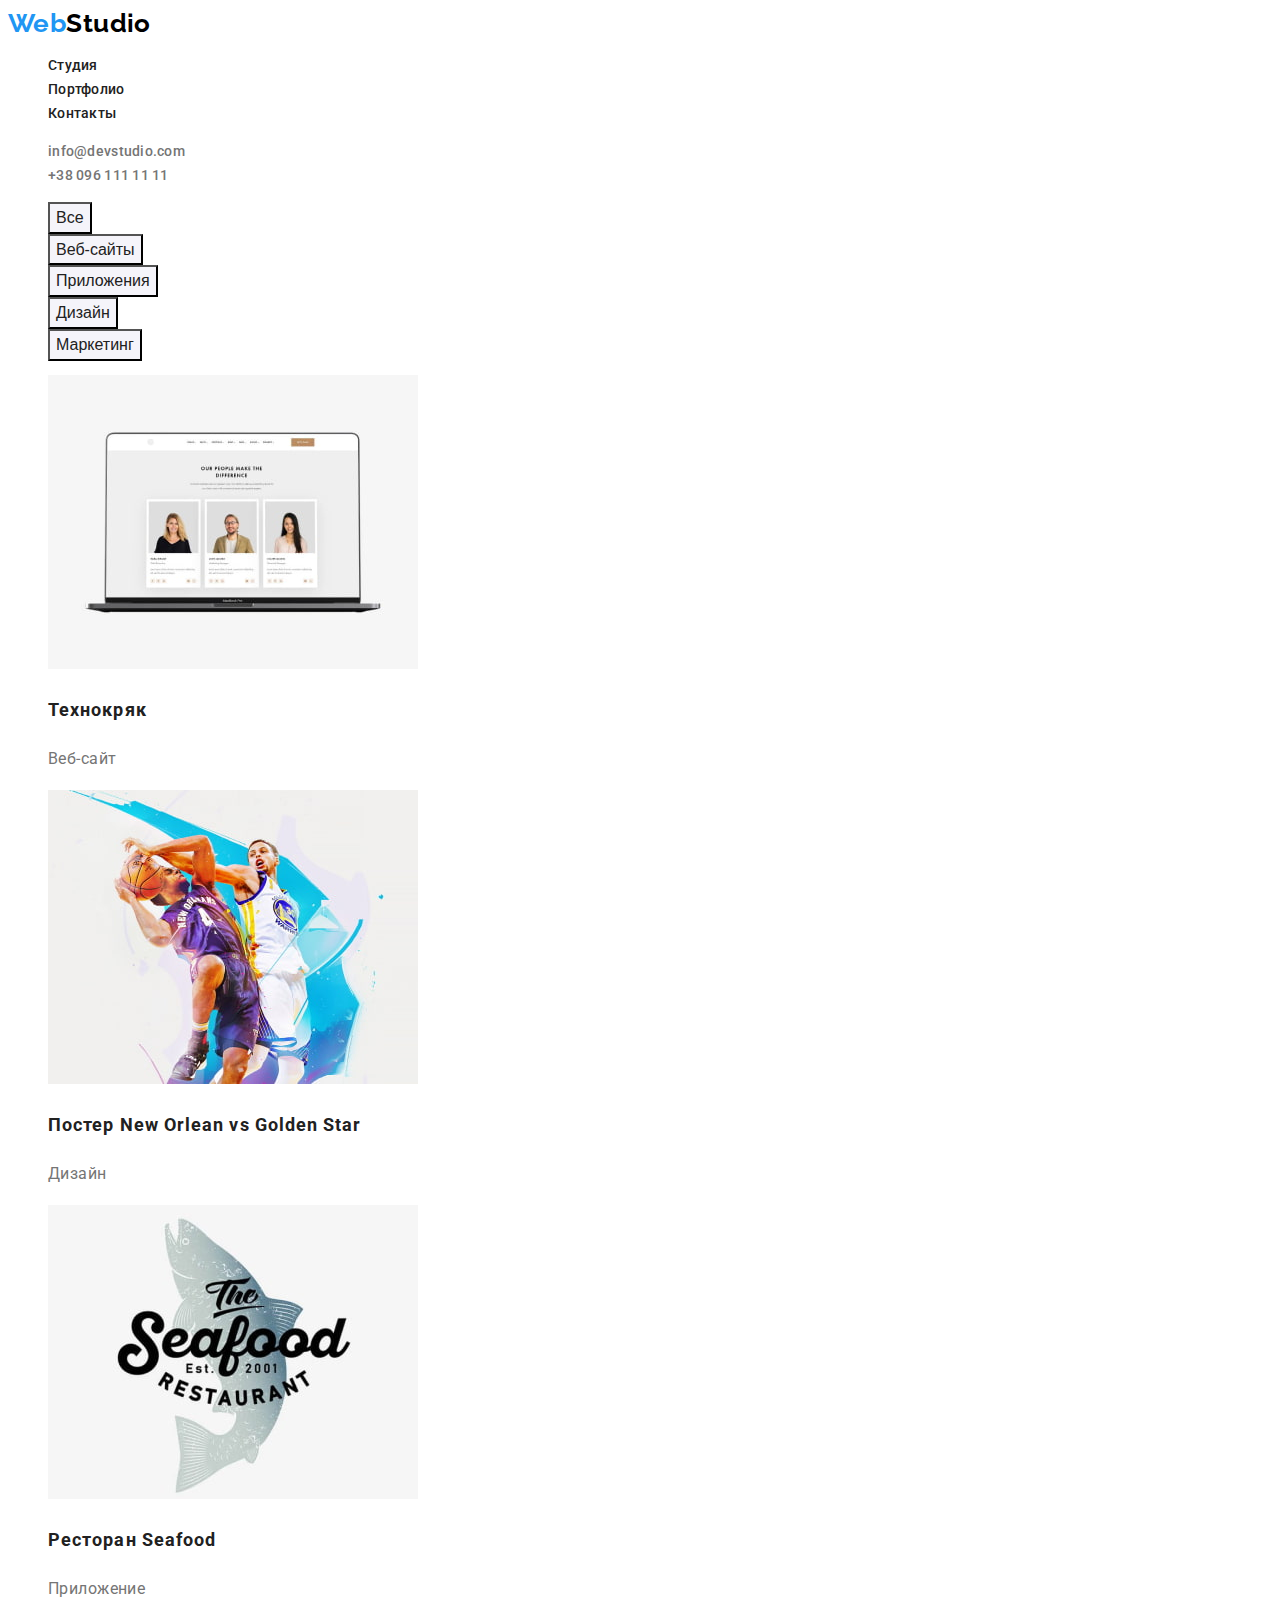
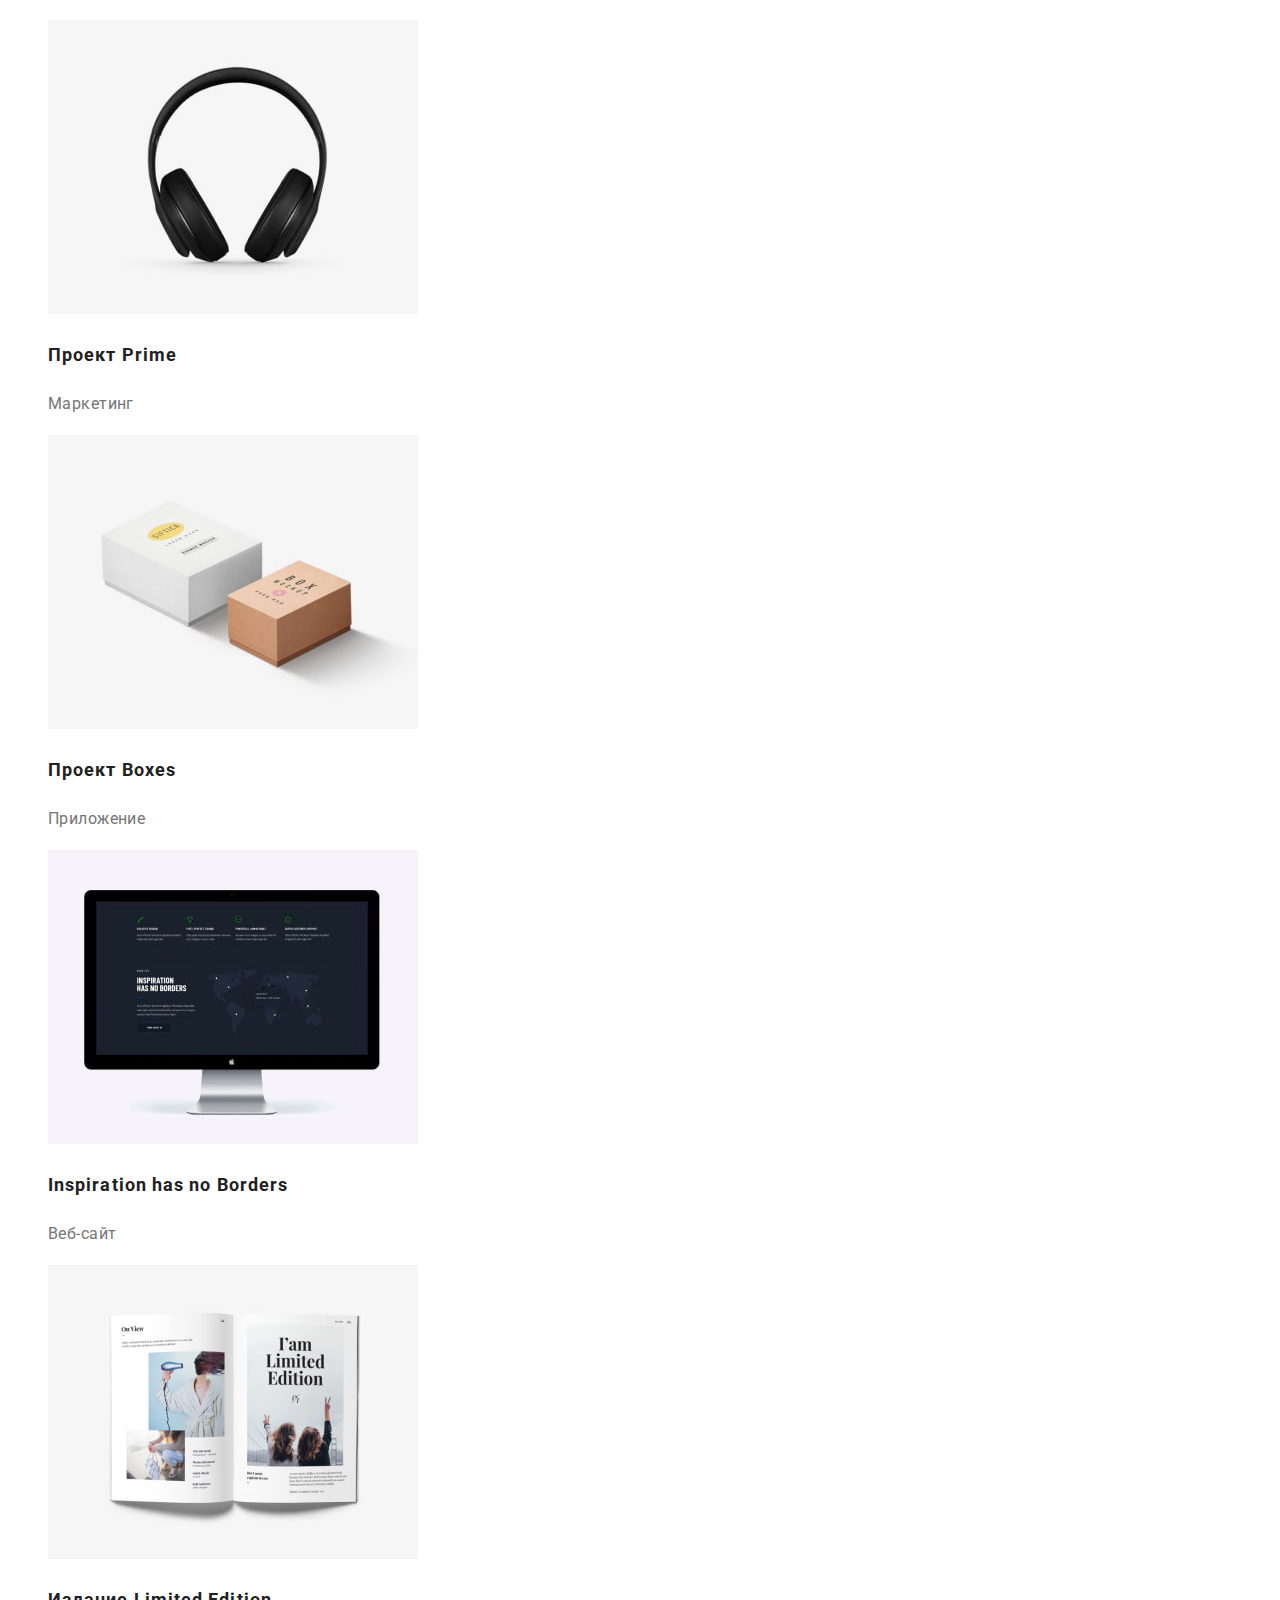
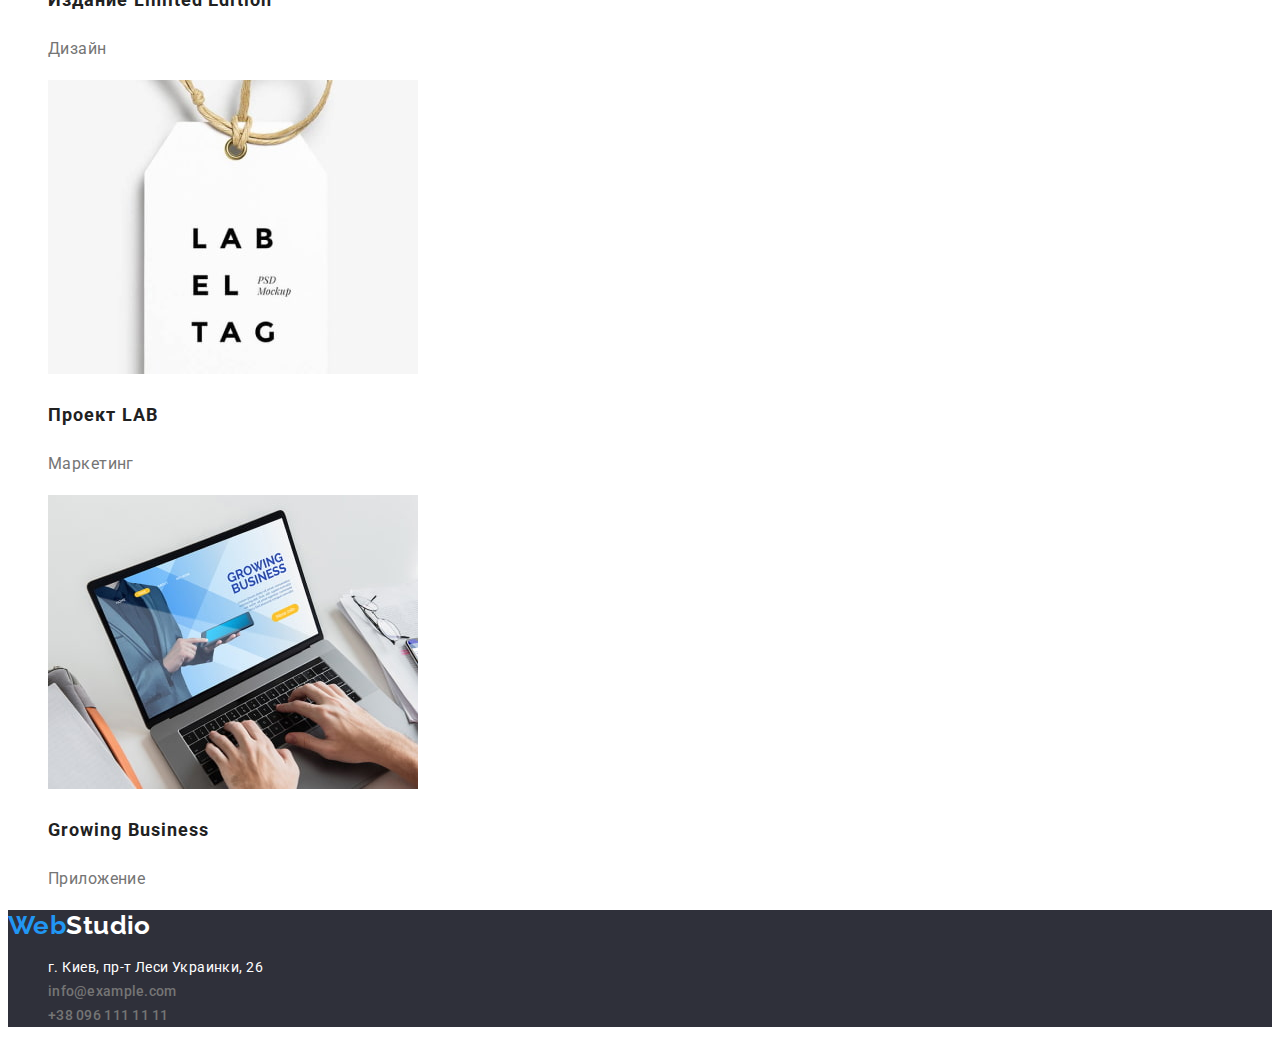
==== portfolio.html @ 861cce45 "Initial commit" ====
<!DOCTYPE html>
<html lang="ru">
  <head>
    <meta charset="UTF-8" />
    <meta http-equiv="X-UA-Compatible" content="IE=edge" />
    <meta name="viewport" content="width=device-width, initial-scale=1.0" />
    <link
      href="https://fonts.googleapis.com/css2?family=Raleway:wght@700&family=Roboto:wght@400;500;700;900&display=swap"
      rel="stylesheet"
    />
    <link rel="stylesheet" href="./css/style.css" />
    <title>WebStudio-Portfolio</title>
  </head>
  <body>
    <header>
      <nav>
        <a class="logo" href="./index.html">Web<span class="logo-color">Studio</span></a>

        <ul>
          <li><a class="nav-head" href="./index.html">Студия</a></li>
          <li><a class="nav-head" href="./portfolio.html">Портфолио</a></li>
          <li><a class="nav-head" href="">Контакты</a></li>
        </ul>
      </nav>
      <address>
        <ul>
          <li><a class="address" href="mailto:info@devstudio.com">info@devstudio.com</a></li>
          <li><a class="address" href="tel:+380961111111">+38 096 111 11 11</a></li>
        </ul>
      </address>
    </header>
    <main class="main-portfolio">
      <section>
        <h1 class="unvis-title" lang="en">Portfolio</h1>
        <div class="buttons">
          <ul>
            <li><button class="portfolio-buttons" type="button">Все</button></li>
            <li><button class="portfolio-buttons" type="button">Веб-сайты</button></li>
            <li><button class="portfolio-buttons" type="button">Приложения</button></li>
            <li><button class="portfolio-buttons" type="button">Дизайн</button></li>
            <li><button class="portfolio-buttons" type="button">Маркетинг</button></li>
          </ul>
        </div>
        <ul class="portfolio-expamles">
          <li>
            <a class="main-portfolio-links" href="">
              <img
                src="./img/portfolio-exapmles/img-1.jpg"
                alt="пример работы 1"
                width="370"
                height="294"
              />
              <h2 class="portfolio-name-project">Технокряк</h2>
              <p class="portfolio-what-project">Веб-сайт</p>
            </a>
          </li>
          <li>
            <a class="main-portfolio-links" href="">
              <img
                src="./img/portfolio-exapmles/img-2.jpg"
                alt="пример работы 2"
                width="370"
                height="294"
              />
              <h2 class="portfolio-name-project">Постер New Orlean vs Golden Star</h2>
              <p class="portfolio-what-project">Дизайн</p>
            </a>
          </li>
          <li>
            <a class="main-portfolio-links" href="">
              <img
                src="./img/portfolio-exapmles/img-3.jpg"
                alt="пример работы 3"
                width="370"
                height="294"
              />
              <h2 class="portfolio-name-project">Ресторан Seafood</h2>
              <p class="portfolio-what-project">Приложение</p>
            </a>
          </li>
          <li>
            <a class="main-portfolio-links" href="">
              <img
                src="./img/portfolio-exapmles/img-4.jpg"
                alt="пример работы 4"
                width="370"
                height="294"
              />
              <h2 class="portfolio-name-project">Проект Prime</h2>
              <p class="portfolio-what-project">Маркетинг</p>
            </a>
          </li>
          <li>
            <a class="main-portfolio-links" href="">
              <img
                src="./img/portfolio-exapmles/img-5.jpg"
                alt="пример работы 5"
                width="370"
                height="294"
              />
              <h2 class="portfolio-name-project">Проект Boxes</h2>
              <p class="portfolio-what-project">Приложение</p>
            </a>
          </li>
          <li>
            <a class="main-portfolio-links" href="">
              <img
                src="./img/portfolio-exapmles/img-6.jpg"
                alt="пример работы 6"
                width="370"
                height="294"
              />
              <h2 class="portfolio-name-project">Inspiration has no Borders</h2>
              <p class="portfolio-what-project">Веб-сайт</p>
            </a>
          </li>
          <li>
            <a class="main-portfolio-links" href="">
              <img
                src="./img/portfolio-exapmles/img-7.jpg"
                alt="пример работы 7"
                width="370"
                height="294"
              />
              <h2 class="portfolio-name-project">Издание Limited Edition</h2>
              <p class="portfolio-what-project">Дизайн</p>
            </a>
          </li>
          <li>
            <a class="main-portfolio-links" href="">
              <img
                src="./img/portfolio-exapmles/img-8.jpg"
                alt="пример работы 8"
                width="370"
                height="294"
              />
              <h2 class="portfolio-name-project">Проект LAB</h2>
              <p class="portfolio-what-project">Маркетинг</p>
            </a>
          </li>
          <li>
            <a class="main-portfolio-links" href="">
              <img
                src="./img/portfolio-exapmles/img-9.jpg"
                alt="пример работы 9"
                width="370"
                height="294"
              />
              <h2 class="portfolio-name-project">Growing Business</h2>
              <p class="portfolio-what-project">Приложение</p>
            </a>
          </li>
        </ul>
      </section>
    </main>

    <footer class="footer">
      <a class="logo" href="./index.html">Web<span class="logo-color-footer">Studio</span></a>
      <address>
        <ul>
          <li>
            <a
              class="address-map"
              href="https://bit.ly/3pXMvUd"
              target="_blank"
              rel="noopener noreferrer"
              >г. Киев, пр-т Леси Украинки, 26</a
            >
          </li>
          <li>
            <a class="address" href="mailto:info@devstudio.com">info@example.com</a>
          </li>
          <li>
            <a class="address" href="tel:+380961111111">+38 096 111 11 11</a>
          </li>
        </ul>
      </address>
    </footer>
  </body>
</html>
---- css/style.css ----
:root{
    --primary-text-color: #757575;
    --title-color:#212121;
    --accent-color: #2196F3;
    --logo-color: #000000;
    --sec-hero-bgc:#2F303A;
    --body-bgc: #FFFFFF;
    --our-team-bgc: #F5F4FA;
    --footer-contacts:rgba(255, 255, 255, 0.6);
    --header-bgc:#ECECEC;

}
ul{
    list-style: none;
}
body {
    background-color: var(--body-bgc);
    color:var(--primary-text-color) ;

    font-family: Roboto,sans-serif;
    font-size: 14px;
    line-height: 1.71;
    letter-spacing: 0.03em;
    
}

/* -------- index ---------- */

/* header */


.logo{
    color:  var(--accent-color);

    text-decoration: none;

    font-family: Raleway;
    font-weight: 700;
    font-size: 26px;
    line-height: 1.17;
  
}
.logo-color{
 color: var(--logo-color);
}

.nav-head{
    font-weight: 500;
    font-size: 14px;
    line-height: 1.14;
    letter-spacing: 0.02em;

    color: var(--title-color);
    text-decoration: none;
}

.nav-head:hover, 
.nav-head:focus{
   color: var(--accent-color);
}


.address{
    color: var(--primary-text-color);
    text-decoration: none;

    font-weight: 500;
    font-size: 14px;
    line-height: 1.14;
    letter-spacing: 0.02em;
    font-style: normal;
    
}


.address:hover,
.address:focus{
    color: var(--accent-color);
}
.address:visited{
    color: var(--primary-text-color);

}


/* main */
/* sec hero */

.section-hero{
    background-color: var(--sec-hero-bgc);
    color:var(--body-bgc) ;
}
.section-hero-title{
    font-weight: 900;
    font-size: 44px;
    line-height: 1.36;
    text-align: center;
    letter-spacing: 0.06em;
    text-transform: uppercase;
}
.section-hero-button{
    cursor: pointer;
    color: var(--body-bgc);
    background-color: var(--accent-color);

    font-weight: 700;
    font-size: 16px;
    line-height: 1.88;
    align-items: center;
    text-align: center;
    letter-spacing: 0.06em;
}

/* sec what doing */

.what-doing-title{
    color: var(--title-color);

    font-weight: 700;
    font-size: 14px;
    line-height: 1.14;
    text-transform: uppercase;
    
}
.biggest-title{
    color: var(--title-color);

    font-weight: 700;
    font-size: 36px;
    line-height: 1.16;
    text-align: center;
}

/* sec our-team */

.our-team{
    background-color: var(--our-team-bgc);
}
.our-team-names{
    color: var(--title-color);

    font-weight: 500;
    font-size: 16px;
    line-height: 1.18;
}
.our-team-card{
    background-color: var(--body-bgc);
}

/* footer */
.logo-color-footer{
    color: var(--body-bgc);
}

.footer{
    background-color: var(--sec-hero-bgc);
    color: var(--body-bgc);
    
}
.address-map{
    color: var(--body-bgc);

    text-decoration: none;
    font-style: normal;

}
.address-map:hover,
.address-map:focus{
    color: var(--accent-color);
}


/* -------- Portfolio ---------- */

.main-portfolio {
    background-color: var(--body-bgc);
}

.unvis-title{
    display: none;}

.portfolio-buttons{
    color: var(--title-color);
    background-color: var(--our-team-bgc);
    cursor: pointer;

    font-weight: 500;
    font-size: 16px;
    line-height: 1.62;
    text-align: center;
}
.portfolio-buttons:hover,
.portfolio-buttons:focus{
    background-color: var(--accent-color);
    color: var(--body-bgc);
}


.main-portfolio-links{
    text-decoration: none;
}


.portfolio-name-project{
    font-weight: 700;
    font-size: 18px;
    line-height: 2;
    letter-spacing: 0.06em;

    color: var(--title-color);
}

.portfolio-what-project{
    font-style: normal;
    font-size: 16px;
    line-height: 1.88;

    color: var(--primary-text-color);
}
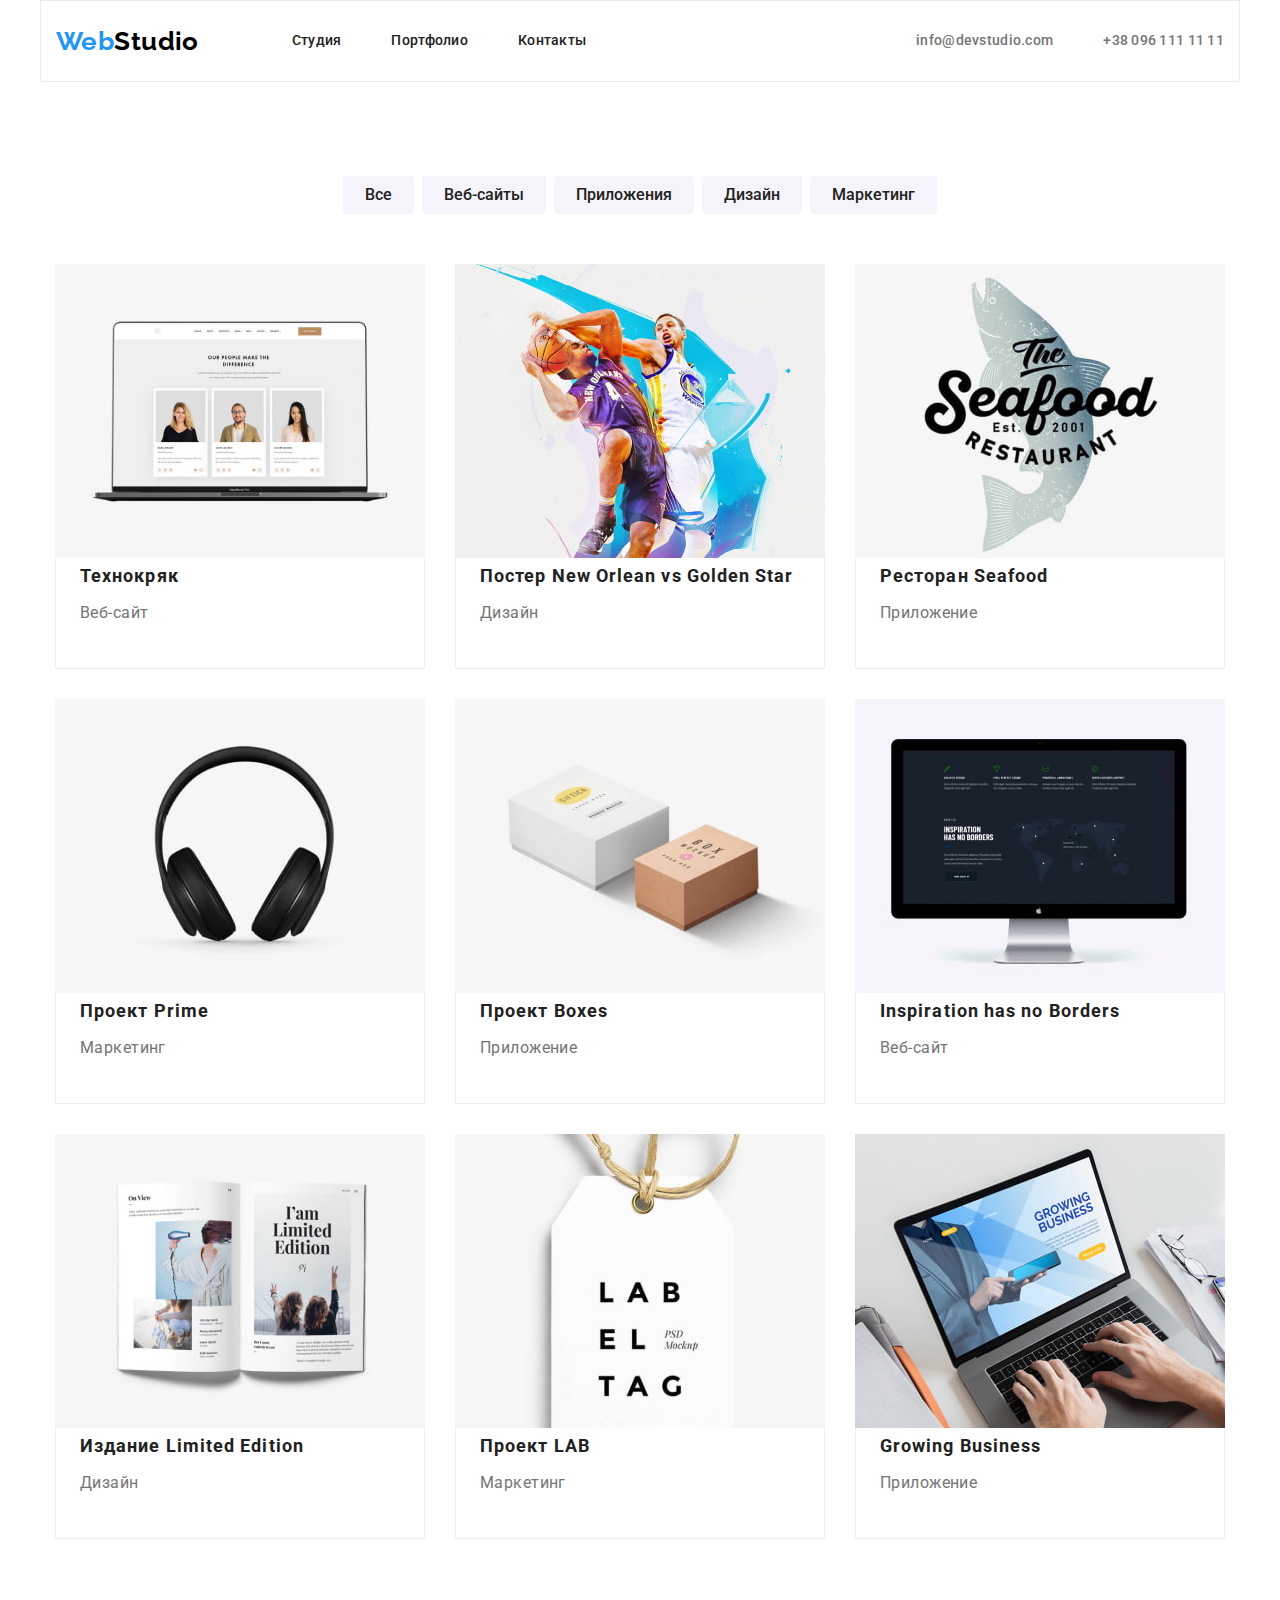
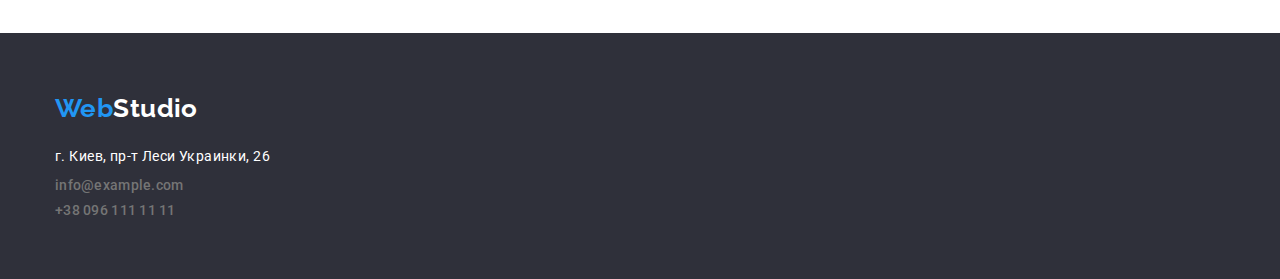
==== commit 2a202fc5: "make_hw_3" ====
--- a/portfolio.html
+++ b/portfolio.html
@@ -8,173 +8,213 @@
       href="https://fonts.googleapis.com/css2?family=Raleway:wght@700&family=Roboto:wght@400;500;700;900&display=swap"
       rel="stylesheet"
     />
+    <link
+      rel="stylesheet"
+      href="https://cdnjs.cloudflare.com/ajax/libs/modern-normalize/1.1.0/modern-normalize.min.css"
+    />
     <link rel="stylesheet" href="./css/style.css" />
     <title>WebStudio-Portfolio</title>
   </head>
   <body>
     <header>
-      <nav>
-        <a class="logo" href="./index.html">Web<span class="logo-color">Studio</span></a>
+      <div class="container header">
+        <nav class="head-nav">
+          <a class="logo" href="./index.html">Web<span class="logo-color">Studio</span></a>
 
-        <ul>
-          <li><a class="nav-head" href="./index.html">Студия</a></li>
-          <li><a class="nav-head" href="./portfolio.html">Портфолио</a></li>
-          <li><a class="nav-head" href="">Контакты</a></li>
-        </ul>
-      </nav>
-      <address>
-        <ul>
-          <li><a class="address" href="mailto:info@devstudio.com">info@devstudio.com</a></li>
-          <li><a class="address" href="tel:+380961111111">+38 096 111 11 11</a></li>
-        </ul>
-      </address>
+          <ul class="header-list">
+            <li class="item"><a class="nav-head-link" href="./index.html">Студия</a></li>
+            <li class="item"><a class="nav-head-link" href="./portfolio.html">Портфолио</a></li>
+            <li class="item"><a class="nav-head-link" href="">Контакты</a></li>
+          </ul>
+          <address>
+            <ul class="header-address">
+              <li class="item">
+                <a class="address" href="mailto:info@devstudio.com">info@devstudio.com</a>
+              </li>
+              <li class="item">
+                <a class="address" href="tel:+380961111111">+38 096 111 11 11</a>
+              </li>
+            </ul>
+          </address>
+        </nav>
+      </div>
     </header>
     <main class="main-portfolio">
       <section>
-        <h1 class="unvis-title" lang="en">Portfolio</h1>
-        <div class="buttons">
-          <ul>
-            <li><button class="portfolio-buttons" type="button">Все</button></li>
-            <li><button class="portfolio-buttons" type="button">Веб-сайты</button></li>
-            <li><button class="portfolio-buttons" type="button">Приложения</button></li>
-            <li><button class="portfolio-buttons" type="button">Дизайн</button></li>
-            <li><button class="portfolio-buttons" type="button">Маркетинг</button></li>
-          </ul>
+        <div class="container">
+          <h1 class="unvis-title" lang="en">Portfolio</h1>
+          <div class="buttons">
+            <ul class="buttons-list">
+              <li class="item"><button class="portfolio-buttons" type="button">Все</button></li>
+              <li class="item">
+                <button class="portfolio-buttons" type="button">Веб-сайты</button>
+              </li>
+              <li class="item">
+                <button class="portfolio-buttons" type="button">Приложения</button>
+              </li>
+              <li class="item"><button class="portfolio-buttons" type="button">Дизайн</button></li>
+              <li class="item">
+                <button class="portfolio-buttons" type="button">Маркетинг</button>
+              </li>
+            </ul>
+          </div>
+          <div class="exsamles-container">
+            <ul class="portfolio-expamles">
+              <li class="card">
+                <a class="main-portfolio-links" href="">
+                  <img
+                    src="./img/portfolio-exapmles/img-1.jpg"
+                    alt="пример работы 1"
+                    width="370"
+                    height="294"
+                  />
+                  <div class="border-container">
+                    <h2 class="portfolio-name-project">Технокряк</h2>
+                    <p class="portfolio-what-project">Веб-сайт</p>
+                  </div>
+                </a>
+              </li>
+              <li class="card">
+                <a class="main-portfolio-links" href="">
+                  <img
+                    src="./img/portfolio-exapmles/img-2.jpg"
+                    alt="пример работы 2"
+                    width="370"
+                    height="294"
+                  />
+                  <div class="border-container">
+                    <h2 class="portfolio-name-project">Постер New Orlean vs Golden Star</h2>
+                    <p class="portfolio-what-project">Дизайн</p>
+                  </div>
+                </a>
+              </li>
+              <li class="card">
+                <a class="main-portfolio-links" href="">
+                  <img
+                    src="./img/portfolio-exapmles/img-3.jpg"
+                    alt="пример работы 3"
+                    width="370"
+                    height="294"
+                  />
+                  <div class="border-container">
+                    <h2 class="portfolio-name-project">Ресторан Seafood</h2>
+                    <p class="portfolio-what-project">Приложение</p>
+                  </div>
+                </a>
+              </li>
+              <li class="card">
+                <a class="main-portfolio-links" href="">
+                  <img
+                    src="./img/portfolio-exapmles/img-4.jpg"
+                    alt="пример работы 4"
+                    width="370"
+                    height="294"
+                  />
+                  <div class="border-container">
+                    <h2 class="portfolio-name-project">Проект Prime</h2>
+                    <p class="portfolio-what-project">Маркетинг</p>
+                  </div>
+                </a>
+              </li>
+              <li class="card">
+                <a class="main-portfolio-links" href="">
+                  <img
+                    src="./img/portfolio-exapmles/img-5.jpg"
+                    alt="пример работы 5"
+                    width="370"
+                    height="294"
+                  />
+                  <div class="border-container">
+                    <h2 class="portfolio-name-project">Проект Boxes</h2>
+                    <p class="portfolio-what-project">Приложение</p>
+                  </div>
+                </a>
+              </li>
+              <li class="card">
+                <a class="main-portfolio-links" href="">
+                  <img
+                    src="./img/portfolio-exapmles/img-6.jpg"
+                    alt="пример работы 6"
+                    width="370"
+                    height="294"
+                  />
+                  <div class="border-container">
+                    <h2 class="portfolio-name-project">Inspiration has no Borders</h2>
+                    <p class="portfolio-what-project">Веб-сайт</p>
+                  </div>
+                </a>
+              </li>
+              <li class="card">
+                <a class="main-portfolio-links" href="">
+                  <img
+                    src="./img/portfolio-exapmles/img-7.jpg"
+                    alt="пример работы 7"
+                    width="370"
+                    height="294"
+                  />
+                  <div class="border-container">
+                    <h2 class="portfolio-name-project">Издание Limited Edition</h2>
+                    <p class="portfolio-what-project">Дизайн</p>
+                  </div>
+                </a>
+              </li>
+              <li class="card">
+                <a class="main-portfolio-links" href="">
+                  <img
+                    src="./img/portfolio-exapmles/img-8.jpg"
+                    alt="пример работы 8"
+                    width="370"
+                    height="294"
+                  />
+                  <div class="border-container">
+                    <h2 class="portfolio-name-project">Проект LAB</h2>
+                    <p class="portfolio-what-project">Маркетинг</p>
+                  </div>
+                </a>
+              </li>
+              <li class="card">
+                <a class="main-portfolio-links" href="">
+                  <img
+                    src="./img/portfolio-exapmles/img-9.jpg"
+                    alt="пример работы 9"
+                    width="370"
+                    height="294"
+                  />
+                  <div class="border-container">
+                    <h2 class="portfolio-name-project">Growing Business</h2>
+                    <p class="portfolio-what-project">Приложение</p>
+                  </div>
+                </a>
+              </li>
+            </ul>
+          </div>
         </div>
-        <ul class="portfolio-expamles">
-          <li>
-            <a class="main-portfolio-links" href="">
-              <img
-                src="./img/portfolio-exapmles/img-1.jpg"
-                alt="пример работы 1"
-                width="370"
-                height="294"
-              />
-              <h2 class="portfolio-name-project">Технокряк</h2>
-              <p class="portfolio-what-project">Веб-сайт</p>
-            </a>
-          </li>
-          <li>
-            <a class="main-portfolio-links" href="">
-              <img
-                src="./img/portfolio-exapmles/img-2.jpg"
-                alt="пример работы 2"
-                width="370"
-                height="294"
-              />
-              <h2 class="portfolio-name-project">Постер New Orlean vs Golden Star</h2>
-              <p class="portfolio-what-project">Дизайн</p>
-            </a>
-          </li>
-          <li>
-            <a class="main-portfolio-links" href="">
-              <img
-                src="./img/portfolio-exapmles/img-3.jpg"
-                alt="пример работы 3"
-                width="370"
-                height="294"
-              />
-              <h2 class="portfolio-name-project">Ресторан Seafood</h2>
-              <p class="portfolio-what-project">Приложение</p>
-            </a>
-          </li>
-          <li>
-            <a class="main-portfolio-links" href="">
-              <img
-                src="./img/portfolio-exapmles/img-4.jpg"
-                alt="пример работы 4"
-                width="370"
-                height="294"
-              />
-              <h2 class="portfolio-name-project">Проект Prime</h2>
-              <p class="portfolio-what-project">Маркетинг</p>
-            </a>
-          </li>
-          <li>
-            <a class="main-portfolio-links" href="">
-              <img
-                src="./img/portfolio-exapmles/img-5.jpg"
-                alt="пример работы 5"
-                width="370"
-                height="294"
-              />
-              <h2 class="portfolio-name-project">Проект Boxes</h2>
-              <p class="portfolio-what-project">Приложение</p>
-            </a>
-          </li>
-          <li>
-            <a class="main-portfolio-links" href="">
-              <img
-                src="./img/portfolio-exapmles/img-6.jpg"
-                alt="пример работы 6"
-                width="370"
-                height="294"
-              />
-              <h2 class="portfolio-name-project">Inspiration has no Borders</h2>
-              <p class="portfolio-what-project">Веб-сайт</p>
-            </a>
-          </li>
-          <li>
-            <a class="main-portfolio-links" href="">
-              <img
-                src="./img/portfolio-exapmles/img-7.jpg"
-                alt="пример работы 7"
-                width="370"
-                height="294"
-              />
-              <h2 class="portfolio-name-project">Издание Limited Edition</h2>
-              <p class="portfolio-what-project">Дизайн</p>
-            </a>
-          </li>
-          <li>
-            <a class="main-portfolio-links" href="">
-              <img
-                src="./img/portfolio-exapmles/img-8.jpg"
-                alt="пример работы 8"
-                width="370"
-                height="294"
-              />
-              <h2 class="portfolio-name-project">Проект LAB</h2>
-              <p class="portfolio-what-project">Маркетинг</p>
-            </a>
-          </li>
-          <li>
-            <a class="main-portfolio-links" href="">
-              <img
-                src="./img/portfolio-exapmles/img-9.jpg"
-                alt="пример работы 9"
-                width="370"
-                height="294"
-              />
-              <h2 class="portfolio-name-project">Growing Business</h2>
-              <p class="portfolio-what-project">Приложение</p>
-            </a>
-          </li>
-        </ul>
       </section>
     </main>
 
     <footer class="footer">
-      <a class="logo" href="./index.html">Web<span class="logo-color-footer">Studio</span></a>
-      <address>
-        <ul>
-          <li>
-            <a
-              class="address-map"
-              href="https://bit.ly/3pXMvUd"
-              target="_blank"
-              rel="noopener noreferrer"
-              >г. Киев, пр-т Леси Украинки, 26</a
-            >
-          </li>
-          <li>
-            <a class="address" href="mailto:info@devstudio.com">info@example.com</a>
-          </li>
-          <li>
-            <a class="address" href="tel:+380961111111">+38 096 111 11 11</a>
-          </li>
-        </ul>
-      </address>
+      <div class="container">
+        <a class="logo" href="./index.html">Web<span class="logo-color-footer">Studio</span></a>
+        <address class="footer-address-section">
+          <ul>
+            <li>
+              <a
+                class="address-map"
+                href="https://bit.ly/3pXMvUd"
+                target="_blank"
+                rel="noopener noreferrer"
+                >г. Киев, пр-т Леси Украинки, 26</a
+              >
+            </li>
+            <li>
+              <a class="address" href="mailto:info@devstudio.com">info@example.com</a>
+            </li>
+            <li>
+              <a class="address" href="tel:+380961111111">+38 096 111 11 11</a>
+            </li>
+          </ul>
+        </address>
+      </div>
     </footer>
   </body>
 </html>
--- a/css/style.css
+++ b/css/style.css
@@ -8,12 +8,20 @@
     --our-team-bgc: #F5F4FA;
     --footer-contacts:rgba(255, 255, 255, 0.6);
     --header-bgc:#ECECEC;
-
-}
+    --border-col:#EEEEEE;
+
+
+}
+h1,h2,h3,h4,p{margin: 0;}
+
 ul{
     list-style: none;
+    margin: 0;
+    padding: 0;
 }
 body {
+    margin: 0;
+
     background-color: var(--body-bgc);
     color:var(--primary-text-color) ;
 
@@ -24,27 +32,65 @@
     
 }
 
-/* -------- index ---------- */
-
-/* header */
-
-
+/* -------- 
+
+=====> index 
+
+---------- */
+
+
+.container{
+    margin-left: auto;
+    margin-right: auto;
+    width: 1200px;
+    padding-left: 15px;
+    padding-right: 15px;
+    
+
+    /* outline: 2px purple solid; */
+}
+
+/* 
+=====> header
+ */
+ .container.header{
+     border: 1px solid var(--header-bgc);
+ }
+.head-nav{
+    display: flex;
+    align-items: center;
+    
+}
 .logo{
+    margin-right: 93px;
+    
     color:  var(--accent-color);
 
     text-decoration: none;
-
     font-family: Raleway;
     font-weight: 700;
     font-size: 26px;
     line-height: 1.17;
   
 }
+
 .logo-color{
  color: var(--logo-color);
 }
 
-.nav-head{
+.header-list{
+    display: flex;
+    margin-right: auto;
+}
+.header-list .item:not(:last-child){
+    margin-right: 50px;
+}
+
+.nav-head-link{
+    display: block;
+    padding-top: 32px;
+    padding-bottom: 32px;
+   
     font-weight: 500;
     font-size: 14px;
     line-height: 1.14;
@@ -54,13 +100,26 @@
     text-decoration: none;
 }
 
-.nav-head:hover, 
-.nav-head:focus{
+.nav-head-link:hover, 
+.nav-head-link:focus{
    color: var(--accent-color);
 }
 
 
+.header-address{
+    display: flex;
+    /* margin-left: auto; */
+    
+}
+.header-address .item:not(:last-child){
+    margin-right: 50px;
+}
+
 .address{
+    display: block;
+    padding-top: 32px;
+    padding-bottom: 32px;
+
     color: var(--primary-text-color);
     text-decoration: none;
 
@@ -69,36 +128,49 @@
     line-height: 1.14;
     letter-spacing: 0.02em;
     font-style: normal;
-    
-}
-
+}
 
 .address:hover,
 .address:focus{
     color: var(--accent-color);
 }
+
 .address:visited{
     color: var(--primary-text-color);
-
 }
 
 
 /* main */
-/* sec hero */
+/* 
+=====>sec hero
+ */
 
 .section-hero{
     background-color: var(--sec-hero-bgc);
     color:var(--body-bgc) ;
+
+    text-align: center;
+    padding: 200px 0px;
 }
 .section-hero-title{
+    
+    margin-bottom: 30px;
+
     font-weight: 900;
     font-size: 44px;
     line-height: 1.36;
-    text-align: center;
+    
     letter-spacing: 0.06em;
     text-transform: uppercase;
 }
 .section-hero-button{
+    display: inline-block;
+    min-width: 200px;
+    height: 50px;  
+    border-radius: 4px;
+    padding: 10px 32px;
+    border: 0px;
+
     cursor: pointer;
     color: var(--body-bgc);
     background-color: var(--accent-color);
@@ -109,11 +181,34 @@
     align-items: center;
     text-align: center;
     letter-spacing: 0.06em;
-}
-
-/* sec what doing */
+    
+}
+
+/* 
+====>sec what doing 
+*/
+
+.section{
+    padding: 94px 0;
+}
+
+.what-doing-list{
+    display: flex;
+   
+    margin-bottom: 94px;
+}
+
+.what-doing-item{
+    width: 270px;
+}  
+.what-doing-list .item:not(:last-child){
+    margin-right: 30px;
+}
+
 
 .what-doing-title{
+    margin-bottom: 10px;
+
     color: var(--title-color);
 
     font-weight: 700;
@@ -122,7 +217,10 @@
     text-transform: uppercase;
     
 }
+
 .biggest-title{
+    margin-bottom: 50px;
+
     color: var(--title-color);
 
     font-weight: 700;
@@ -131,12 +229,26 @@
     text-align: center;
 }
 
-/* sec our-team */
+.work-process-fotos{
+    display: flex;
+}
+
+
+.work-process-fotos .item:not(:last-child){
+    margin-right: 30px;
+}
+
+/* 
+=====>sec our-team
+ */
 
 .our-team{
     background-color: var(--our-team-bgc);
 }
 .our-team-names{
+    margin-bottom: 10px;
+    margin-top: 30px;
+
     color: var(--title-color);
 
     font-weight: 500;
@@ -145,7 +257,25 @@
 }
 .our-team-card{
     background-color: var(--body-bgc);
-}
+    min-height: 368px ;
+    text-align: center;
+    /* margin-right: 30px; */
+
+    box-shadow: 0px 1px 3px rgba(0, 0, 0, 0.12), 0px 1px 1px rgba(0, 0, 0, 0.14), 0px 2px 1px rgba(0, 0, 0, 0.2);
+    border-radius: 0px 0px 4px 4px;
+}
+
+
+.our-team .list{
+    display: flex;
+
+}
+
+.our-team-card:not(:last-child){
+    margin-right: 30px;
+}
+
+
 
 /* footer */
 .logo-color-footer{
@@ -168,18 +298,50 @@
 .address-map:focus{
     color: var(--accent-color);
 }
-
-
-/* -------- Portfolio ---------- */
+.footer .container{
+    padding-top: 60px;
+    padding-bottom: 60px;
+}
+.footer-address-section{
+    margin-top: 20px;
+}
+.footer .address{
+    padding-bottom: 0;
+    padding-top: 9px;
+}
+
+/* -------- 
+=====>Portfolio
+---------- */
 
 .main-portfolio {
     background-color: var(--body-bgc);
+    padding-top: 94px;
+    padding-bottom: 94px;
 }
 
 .unvis-title{
     display: none;}
+.buttons{
+  
+    margin-bottom: 50px;
+}
+.buttons-list{
+    display: flex;
+    justify-content: center;
+}
+.buttons-list .item:not(:last-child){
+    margin-right: 8px;
+}
+
 
 .portfolio-buttons{
+    
+    border: 0;
+    border-radius: 4px;
+    height: 38px;
+    padding: 6px 22px;
+
     color: var(--title-color);
     background-color: var(--our-team-bgc);
     cursor: pointer;
@@ -193,24 +355,66 @@
 .portfolio-buttons:focus{
     background-color: var(--accent-color);
     color: var(--body-bgc);
+
+    box-shadow: 0px 3px 1px rgba(0, 0, 0, 0.1), 0px 1px 2px rgba(0, 0, 0, 0.08), 0px 2px 2px rgba(0, 0, 0, 0.12);
 }
 
 
 .main-portfolio-links{
+    margin: 0;
     text-decoration: none;
+    display: block; 
+    
+}
+
+.portfolio-expamles{
+    display: flex;
+    flex-wrap: wrap;
+}
+.portfolio-expamles .card{
+    width: 370px;
+    /* width: calc((100%-60px)/3); */
+
+    margin-right: 30px;
+    margin-bottom: 30px;
+}
+.portfolio-expamles .card:nth-child(3n){
+    margin-right: 0;
+}
+
+.portfolio-expamles .card:nth-last-child(-n+3){
+    margin-bottom: 0;
+}
+
+.border-container{
+    margin-top: -8px;
+    padding-bottom: 20px;
+    border: 1px solid var(--border-col);
+    border-top: none;
 }
 
 
 .portfolio-name-project{
+    margin-right: 0;
+   margin-top: 0px;
+   margin-bottom: 4px;
+   margin-left: 24px;
+
     font-weight: 700;
     font-size: 18px;
     line-height: 2;
     letter-spacing: 0.06em;
 
+    
+
     color: var(--title-color);
 }
 
 .portfolio-what-project{
+    margin-right: 0;
+    margin-bottom: 20px;
+    margin-left: 24px;
+  
     font-style: normal;
     font-size: 16px;
     line-height: 1.88;
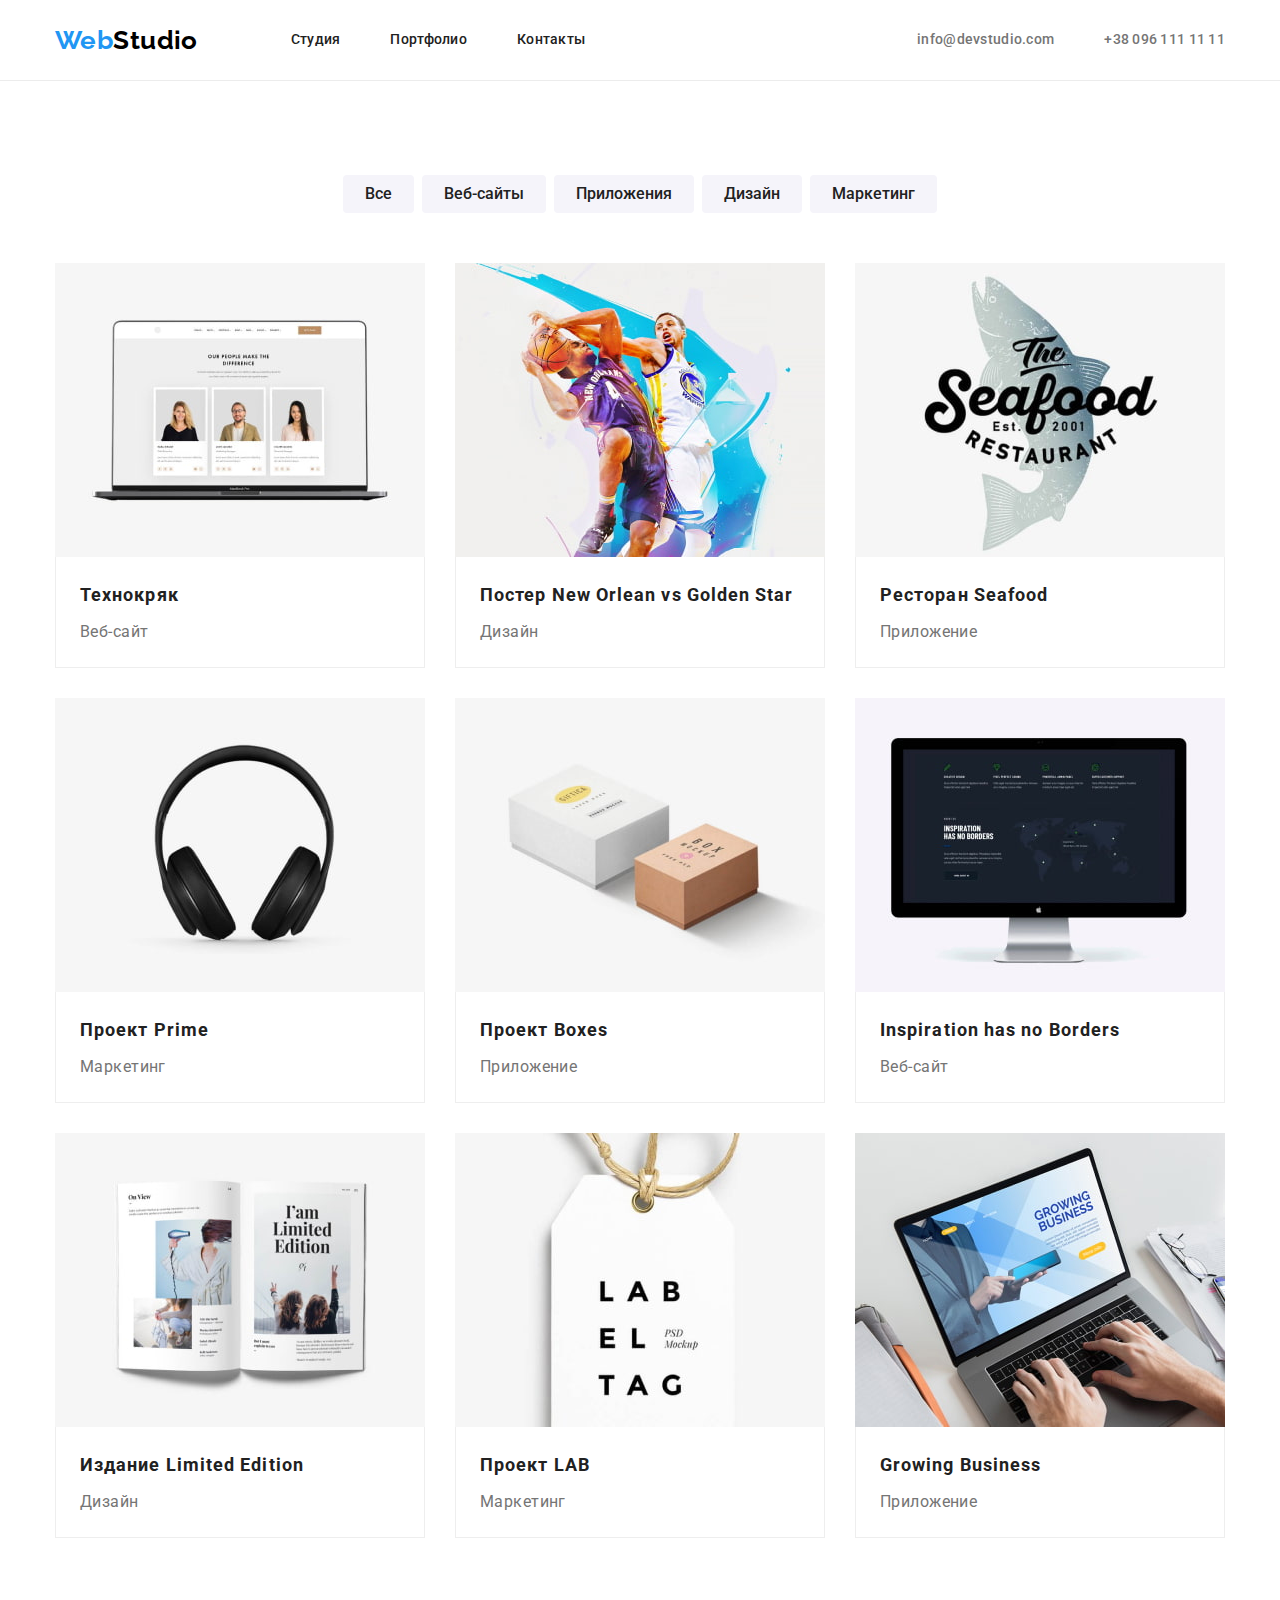
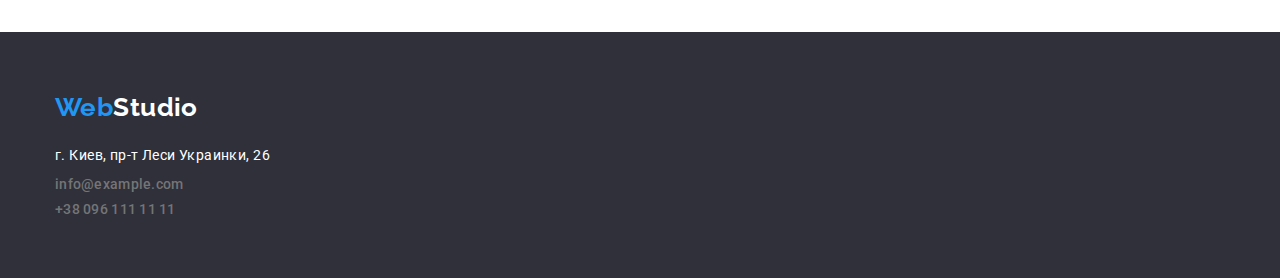
==== commit e3d4e8d9: "fixed bugs" ====
--- a/portfolio.html
+++ b/portfolio.html
@@ -16,8 +16,8 @@
     <title>WebStudio-Portfolio</title>
   </head>
   <body>
-    <header>
-      <div class="container header">
+    <header class="header">
+      <div class="container">
         <nav class="head-nav">
           <a class="logo" href="./index.html">Web<span class="logo-color">Studio</span></a>
 
@@ -26,168 +26,172 @@
             <li class="item"><a class="nav-head-link" href="./portfolio.html">Портфолио</a></li>
             <li class="item"><a class="nav-head-link" href="">Контакты</a></li>
           </ul>
-          <address>
-            <ul class="header-address">
-              <li class="item">
-                <a class="address" href="mailto:info@devstudio.com">info@devstudio.com</a>
-              </li>
-              <li class="item">
-                <a class="address" href="tel:+380961111111">+38 096 111 11 11</a>
-              </li>
-            </ul>
-          </address>
         </nav>
+        <ul class="header-address">
+          <li class="item">
+            <a class="address" href="mailto:info@devstudio.com">info@devstudio.com</a>
+          </li>
+          <li class="item">
+            <a class="address" href="tel:+380961111111">+38 096 111 11 11</a>
+          </li>
+        </ul>
       </div>
     </header>
-    <main class="main-portfolio">
-      <section>
+    <main>
+      <section class="section">
         <div class="container">
-          <h1 class="unvis-title" lang="en">Portfolio</h1>
-          <div class="buttons">
-            <ul class="buttons-list">
-              <li class="item"><button class="portfolio-buttons" type="button">Все</button></li>
-              <li class="item">
-                <button class="portfolio-buttons" type="button">Веб-сайты</button>
-              </li>
-              <li class="item">
-                <button class="portfolio-buttons" type="button">Приложения</button>
-              </li>
-              <li class="item"><button class="portfolio-buttons" type="button">Дизайн</button></li>
-              <li class="item">
-                <button class="portfolio-buttons" type="button">Маркетинг</button>
-              </li>
-            </ul>
-          </div>
-          <div class="exsamles-container">
-            <ul class="portfolio-expamles">
-              <li class="card">
-                <a class="main-portfolio-links" href="">
-                  <img
-                    src="./img/portfolio-exapmles/img-1.jpg"
-                    alt="пример работы 1"
-                    width="370"
-                    height="294"
-                  />
-                  <div class="border-container">
-                    <h2 class="portfolio-name-project">Технокряк</h2>
-                    <p class="portfolio-what-project">Веб-сайт</p>
-                  </div>
-                </a>
-              </li>
-              <li class="card">
-                <a class="main-portfolio-links" href="">
-                  <img
-                    src="./img/portfolio-exapmles/img-2.jpg"
-                    alt="пример работы 2"
-                    width="370"
-                    height="294"
-                  />
-                  <div class="border-container">
-                    <h2 class="portfolio-name-project">Постер New Orlean vs Golden Star</h2>
-                    <p class="portfolio-what-project">Дизайн</p>
-                  </div>
-                </a>
-              </li>
-              <li class="card">
-                <a class="main-portfolio-links" href="">
-                  <img
-                    src="./img/portfolio-exapmles/img-3.jpg"
-                    alt="пример работы 3"
-                    width="370"
-                    height="294"
-                  />
-                  <div class="border-container">
-                    <h2 class="portfolio-name-project">Ресторан Seafood</h2>
-                    <p class="portfolio-what-project">Приложение</p>
-                  </div>
-                </a>
-              </li>
-              <li class="card">
-                <a class="main-portfolio-links" href="">
-                  <img
-                    src="./img/portfolio-exapmles/img-4.jpg"
-                    alt="пример работы 4"
-                    width="370"
-                    height="294"
-                  />
-                  <div class="border-container">
-                    <h2 class="portfolio-name-project">Проект Prime</h2>
-                    <p class="portfolio-what-project">Маркетинг</p>
-                  </div>
-                </a>
-              </li>
-              <li class="card">
-                <a class="main-portfolio-links" href="">
-                  <img
-                    src="./img/portfolio-exapmles/img-5.jpg"
-                    alt="пример работы 5"
-                    width="370"
-                    height="294"
-                  />
-                  <div class="border-container">
-                    <h2 class="portfolio-name-project">Проект Boxes</h2>
-                    <p class="portfolio-what-project">Приложение</p>
-                  </div>
-                </a>
-              </li>
-              <li class="card">
-                <a class="main-portfolio-links" href="">
-                  <img
-                    src="./img/portfolio-exapmles/img-6.jpg"
-                    alt="пример работы 6"
-                    width="370"
-                    height="294"
-                  />
-                  <div class="border-container">
-                    <h2 class="portfolio-name-project">Inspiration has no Borders</h2>
-                    <p class="portfolio-what-project">Веб-сайт</p>
-                  </div>
-                </a>
-              </li>
-              <li class="card">
-                <a class="main-portfolio-links" href="">
-                  <img
-                    src="./img/portfolio-exapmles/img-7.jpg"
-                    alt="пример работы 7"
-                    width="370"
-                    height="294"
-                  />
-                  <div class="border-container">
-                    <h2 class="portfolio-name-project">Издание Limited Edition</h2>
-                    <p class="portfolio-what-project">Дизайн</p>
-                  </div>
-                </a>
-              </li>
-              <li class="card">
-                <a class="main-portfolio-links" href="">
-                  <img
-                    src="./img/portfolio-exapmles/img-8.jpg"
-                    alt="пример работы 8"
-                    width="370"
-                    height="294"
-                  />
-                  <div class="border-container">
-                    <h2 class="portfolio-name-project">Проект LAB</h2>
-                    <p class="portfolio-what-project">Маркетинг</p>
-                  </div>
-                </a>
-              </li>
-              <li class="card">
-                <a class="main-portfolio-links" href="">
-                  <img
-                    src="./img/portfolio-exapmles/img-9.jpg"
-                    alt="пример работы 9"
-                    width="370"
-                    height="294"
-                  />
-                  <div class="border-container">
-                    <h2 class="portfolio-name-project">Growing Business</h2>
-                    <p class="portfolio-what-project">Приложение</p>
-                  </div>
-                </a>
-              </li>
-            </ul>
-          </div>
+          <h1 class="vis-hid" lang="en">Portfolio</h1>
+
+          <ul class="buttons-list">
+            <li class="item"><button class="portfolio-buttons" type="button">Все</button></li>
+            <li class="item">
+              <button class="portfolio-buttons" type="button">Веб-сайты</button>
+            </li>
+            <li class="item">
+              <button class="portfolio-buttons" type="button">Приложения</button>
+            </li>
+            <li class="item"><button class="portfolio-buttons" type="button">Дизайн</button></li>
+            <li class="item">
+              <button class="portfolio-buttons" type="button">Маркетинг</button>
+            </li>
+          </ul>
+
+          <ul class="portfolio-expamles">
+            <li class="card">
+              <a class="main-portfolio-links" href="">
+                <img
+                  src="./img/portfolio-exapmles/img-1.jpg"
+                  alt="пример работы 1"
+                  width="370"
+                  height="294"
+                />
+                <div class="border-container">
+                  <h2 class="portfolio-name-project">Технокряк</h2>
+                  <p class="portfolio-what-project">Веб-сайт</p>
+                </div>
+              </a>
+            </li>
+
+            <li class="card">
+              <a class="main-portfolio-links" href="">
+                <img
+                  src="./img/portfolio-exapmles/img-2.jpg"
+                  alt="пример работы 2"
+                  width="370"
+                  height="294"
+                />
+                <div class="border-container">
+                  <h2 class="portfolio-name-project">Постер New Orlean vs Golden Star</h2>
+                  <p class="portfolio-what-project">Дизайн</p>
+                </div>
+              </a>
+            </li>
+
+            <li class="card">
+              <a class="main-portfolio-links" href="">
+                <img
+                  src="./img/portfolio-exapmles/img-3.jpg"
+                  alt="пример работы 3"
+                  width="370"
+                  height="294"
+                />
+                <div class="border-container">
+                  <h2 class="portfolio-name-project">Ресторан Seafood</h2>
+                  <p class="portfolio-what-project">Приложение</p>
+                </div>
+              </a>
+            </li>
+
+            <li class="card">
+              <a class="main-portfolio-links" href="">
+                <img
+                  src="./img/portfolio-exapmles/img-4.jpg"
+                  alt="пример работы 4"
+                  width="370"
+                  height="294"
+                />
+                <div class="border-container">
+                  <h2 class="portfolio-name-project">Проект Prime</h2>
+                  <p class="portfolio-what-project">Маркетинг</p>
+                </div>
+              </a>
+            </li>
+
+            <li class="card">
+              <a class="main-portfolio-links" href="">
+                <img
+                  src="./img/portfolio-exapmles/img-5.jpg"
+                  alt="пример работы 5"
+                  width="370"
+                  height="294"
+                />
+                <div class="border-container">
+                  <h2 class="portfolio-name-project">Проект Boxes</h2>
+                  <p class="portfolio-what-project">Приложение</p>
+                </div>
+              </a>
+            </li>
+
+            <li class="card">
+              <a class="main-portfolio-links" href="">
+                <img
+                  src="./img/portfolio-exapmles/img-6.jpg"
+                  alt="пример работы 6"
+                  width="370"
+                  height="294"
+                />
+                <div class="border-container">
+                  <h2 class="portfolio-name-project">Inspiration has no Borders</h2>
+                  <p class="portfolio-what-project">Веб-сайт</p>
+                </div>
+              </a>
+            </li>
+
+            <li class="card">
+              <a class="main-portfolio-links" href="">
+                <img
+                  src="./img/portfolio-exapmles/img-7.jpg"
+                  alt="пример работы 7"
+                  width="370"
+                  height="294"
+                />
+                <div class="border-container">
+                  <h2 class="portfolio-name-project">Издание Limited Edition</h2>
+                  <p class="portfolio-what-project">Дизайн</p>
+                </div>
+              </a>
+            </li>
+
+            <li class="card">
+              <a class="main-portfolio-links" href="">
+                <img
+                  src="./img/portfolio-exapmles/img-8.jpg"
+                  alt="пример работы 8"
+                  width="370"
+                  height="294"
+                />
+                <div class="border-container">
+                  <h2 class="portfolio-name-project">Проект LAB</h2>
+                  <p class="portfolio-what-project">Маркетинг</p>
+                </div>
+              </a>
+            </li>
+
+            <li class="card">
+              <a class="main-portfolio-links" href="">
+                <img
+                  src="./img/portfolio-exapmles/img-9.jpg"
+                  alt="пример работы 9"
+                  width="370"
+                  height="294"
+                />
+                <div class="border-container">
+                  <h2 class="portfolio-name-project">Growing Business</h2>
+                  <p class="portfolio-what-project">Приложение</p>
+                </div>
+              </a>
+            </li>
+          </ul>
         </div>
       </section>
     </main>
@@ -206,10 +210,10 @@
                 >г. Киев, пр-т Леси Украинки, 26</a
               >
             </li>
-            <li>
+            <li class="address-item">
               <a class="address" href="mailto:info@devstudio.com">info@example.com</a>
             </li>
-            <li>
+            <li class="address-item">
               <a class="address" href="tel:+380961111111">+38 096 111 11 11</a>
             </li>
           </ul>
--- a/css/style.css
+++ b/css/style.css
@@ -14,6 +14,10 @@
 }
 h1,h2,h3,h4,p{margin: 0;}
 
+img{display: block;
+max-width: 100%;
+height: auto;}
+
 ul{
     list-style: none;
     margin: 0;
@@ -37,6 +41,11 @@
 =====> index 
 
 ---------- */
+
+/* class to all sections ==> */
+.section{
+    padding: 94px 0;
+}
 
 
 .container{
@@ -53,8 +62,12 @@
 /* 
 =====> header
  */
- .container.header{
-     border: 1px solid var(--header-bgc);
+ .header {
+     border-bottom: 1px solid var(--header-bgc);
+ }
+ .header .container{
+     display: flex;
+
  }
 .head-nav{
     display: flex;
@@ -62,8 +75,6 @@
     
 }
 .logo{
-    margin-right: 93px;
-    
     color:  var(--accent-color);
 
     text-decoration: none;
@@ -80,8 +91,8 @@
 
 .header-list{
     display: flex;
-    margin-right: auto;
-}
+    margin-left: 93px;
+    }
 .header-list .item:not(:last-child){
     margin-right: 50px;
 }
@@ -108,7 +119,7 @@
 
 .header-address{
     display: flex;
-    /* margin-left: auto; */
+    margin-left: auto;
     
 }
 .header-address .item:not(:last-child){
@@ -117,8 +128,7 @@
 
 .address{
     display: block;
-    padding-top: 32px;
-    padding-bottom: 32px;
+  
 
     color: var(--primary-text-color);
     text-decoration: none;
@@ -128,6 +138,10 @@
     line-height: 1.14;
     letter-spacing: 0.02em;
     font-style: normal;
+}
+.header-address .address{
+    padding-top: 32px;
+    padding-bottom: 32px;
 }
 
 .address:hover,
@@ -183,24 +197,31 @@
     letter-spacing: 0.06em;
     
 }
-
 /* 
-====>sec what doing 
+====>sec slogans 
 */
-
-.section{
-    padding: 94px 0;
-}
-
+.vis-hid{
+    position: absolute;
+    clip: rect(0 0 0 0);
+    width: 0;
+    height: 0;
+    margin: -1px;
+}
+
+
+/* 
+====>sec what doing sec
+*/
+.section-what-doing{
+    padding-top: 0;
+}
 .what-doing-list{
     display: flex;
-   
-    margin-bottom: 94px;
-}
-
-.what-doing-item{
+ }
+.what-doing-list .text{
     width: 270px;
-}  
+}
+
 .what-doing-list .item:not(:last-child){
     margin-right: 30px;
 }
@@ -247,8 +268,7 @@
 }
 .our-team-names{
     margin-bottom: 10px;
-    margin-top: 30px;
-
+   
     color: var(--title-color);
 
     font-weight: 500;
@@ -257,14 +277,16 @@
 }
 .our-team-card{
     background-color: var(--body-bgc);
-    min-height: 368px ;
+    
     text-align: center;
-    /* margin-right: 30px; */
+    
 
     box-shadow: 0px 1px 3px rgba(0, 0, 0, 0.12), 0px 1px 1px rgba(0, 0, 0, 0.14), 0px 2px 1px rgba(0, 0, 0, 0.2);
     border-radius: 0px 0px 4px 4px;
 }
-
+.under-card{
+    padding: 30px 0;
+}
 
 .our-team .list{
     display: flex;
@@ -298,35 +320,31 @@
 .address-map:focus{
     color: var(--accent-color);
 }
-.footer .container{
+.footer{
     padding-top: 60px;
     padding-bottom: 60px;
 }
 .footer-address-section{
     margin-top: 20px;
 }
-.footer .address{
-    padding-bottom: 0;
-    padding-top: 9px;
-}
+/* .address.footer{
+    padding: 0;
+} */
+
+.address-item{
+    margin-top: 9px;
+}
+
 
 /* -------- 
 =====>Portfolio
 ---------- */
 
-.main-portfolio {
-    background-color: var(--body-bgc);
-    padding-top: 94px;
-    padding-bottom: 94px;
-}
-
-.unvis-title{
-    display: none;}
-.buttons{
-  
+
+
+
+.buttons-list{
     margin-bottom: 50px;
-}
-.buttons-list{
     display: flex;
     justify-content: center;
 }
@@ -387,35 +405,26 @@
 }
 
 .border-container{
-    margin-top: -8px;
-    padding-bottom: 20px;
+    padding: 20px 24px;
     border: 1px solid var(--border-col);
     border-top: none;
 }
 
 
 .portfolio-name-project{
-    margin-right: 0;
-   margin-top: 0px;
+ 
    margin-bottom: 4px;
-   margin-left: 24px;
+   
 
     font-weight: 700;
     font-size: 18px;
     line-height: 2;
     letter-spacing: 0.06em;
 
-    
-
     color: var(--title-color);
 }
 
 .portfolio-what-project{
-    margin-right: 0;
-    margin-bottom: 20px;
-    margin-left: 24px;
-  
-    font-style: normal;
     font-size: 16px;
     line-height: 1.88;
 
